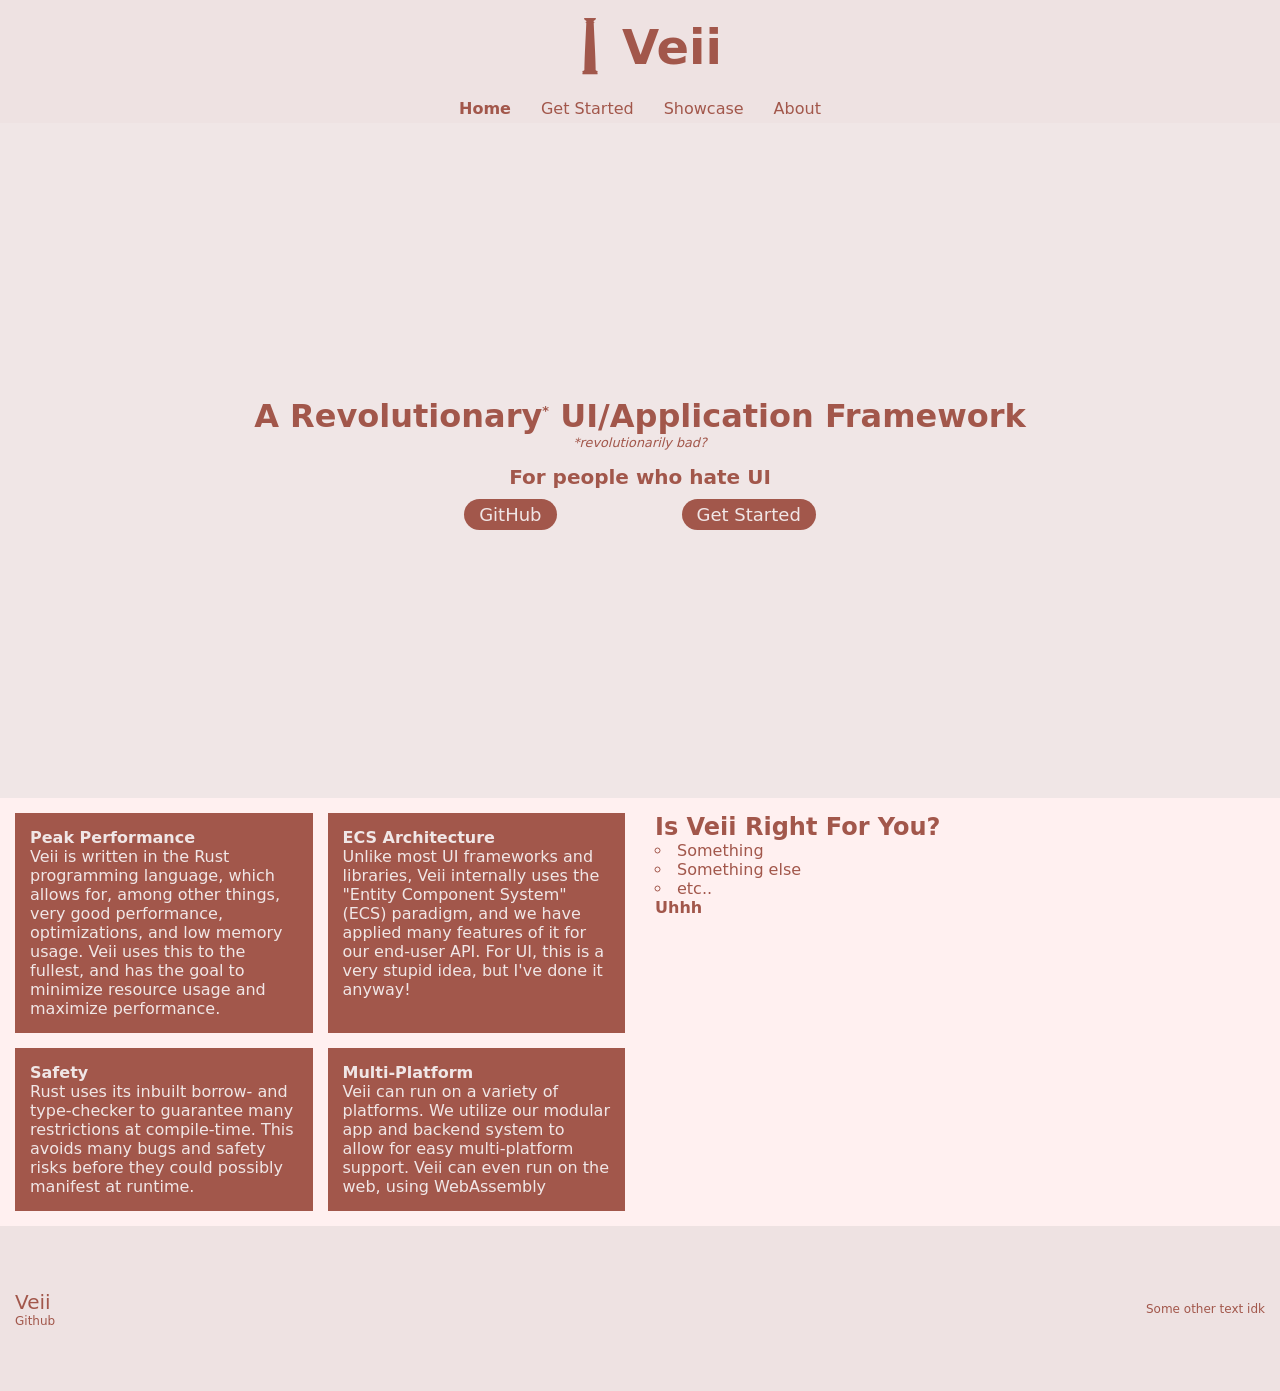
==== index.html @ 96b5e2e3 "tweaks + footer" ====
<!DOCTYPE html>
<html lang="en">

<head>
    <meta charset="UTF-8">
    <meta name="viewport" content="width=device-width, initial-scale=1.0">
    <title>Veii</title>
    <link rel="icon" href="img/icon.png">
    <link rel="stylesheet" href="css/style.css">
    <link rel="stylesheet" href="https://fonts.googleapis.com/icon?family=Material+Icons">
</head>

<body id="index-container">
    <div id="top-bar">
        <header>
            <a href="index.html" class="title">
                <img class="icon" src="img/icon.png">
                <h1>Veii</h1>
            </a>
        </header>
        <nav id="nav-menu">
            <a href="index.html" class="title">
                <img class="icon" src="img/icon.png">
                <h1>Veii</h1>
            </a>
            <menu id="nav-links">
                <li><a class="selected" href="index.html">Home</a></li>
                <hr>
                <li><a href="get_started.html">Get Started</a></li>
                <hr>
                <li><a href="showcase.html">Showcase</a></li>
                <hr>
                <li><a href="about.html">About</a></li>
            </menu>
        </nav>

        <div id="menu-button">
            <i class="material-icons">menu</i>
        </div>
        <div id="fade-layer"></div>
    </div>

    <main id="welcome">
        <h2>A Revolutionary<span class="superscript small">*</span> UI/Application Framework</h2>
        <p class="small note">*revolutionarily bad?</p>
        <h3>For people who hate UI</h3>
        <ul id="main-links">
            <li><a href="https://github.com/elmer-ns/veii">GitHub</a></li>
            <li><a href="get_started.html">Get Started</a></li>
        </ul>
    </main>
    <section id="info-boxes">
        <div>
            <h2>Peak Performance</h2>
            <p>
                Veii is written in the Rust programming language, which allows for, among other things, very good
                performance, optimizations, and low memory usage. Veii uses this to the fullest, and has the goal to
                minimize resource usage and maximize performance.
            </p>
        </div>
        <div>
            <h2>ECS Architecture</h2>
            <p>
                Unlike most UI frameworks and libraries, Veii internally uses the "Entity Component System" (ECS)
                paradigm, and we have applied many features of it for our end-user API. For UI, this is a very stupid
                idea, but I've done it anyway!
            </p>
        </div>
        <div>
            <h2>Safety</h2>
            <p>
                Rust uses its inbuilt borrow- and type-checker to guarantee many restrictions at compile-time. This
                avoids many bugs and safety risks before they could possibly manifest at runtime.
            </p>
        </div>
        <div>
            <h2>Multi-Platform</h2>
            <p>
                Veii can run on a variety of platforms. We utilize our modular app and backend system to allow for easy
                multi-platform support. Veii can even run on the web, using WebAssembly
            </p>
        </div>
    </section>
    <section id="le_funny">
        <h2>Is Veii Right For You?</h2>
        <ul>
            <li>Something</li>
            <li>Something else</li>
            <li>etc..</li>
        </ul>

        <p class="bold">Uhhh</p>
    </section>
    <footer>
        <nav>
            <a href=""><h2>Veii</h2></a>
            <a href="https://github.com/elmer-ns/veii">Github</a>
        </nav>
        Some other text idk
    </footer>

    <script src="js/main.js"></script>
</body>

</html>
---- css/style.css ----
/* Temporärt */

html {
    height: 100.1vh;
}

/* Bakgrundsfärger */

#top-bar {
    background-color: var(--bg3);
}

body > main {
    background-color: var(--bg2);
}

body > section {
    background-color: var(--bg1);
}

body > aside {
    background-color: var(--bg2);
}

footer {
    background-color: var(--bg3);
}

/* Generellt */

:root {
    interpolate-size: allow-keywords;

    --bg1: rgb(255, 240, 240);
    --bg2: rgb(240, 230, 230);
    --bg3: rgb(238, 226, 226);

    --theme-color: rgb(162, 87, 75); /* #a2574b */
    --secondary-color: rgb(226, 121, 121);

    --text-color: var(--theme-color);
    --text-color2: var(--bg2);

    --small-padding: 5px;
    --padding: 15px;
    --large-padding: 50px;
}

body {
    background-color: var(--background-color);

    display: grid;

    font-family: system-ui;

    color: var(--text-color);
}

* {
    margin: 0px;
    padding: 0px;
}

ul {
    list-style: circle inside;
}

/* Små markers */

.small {
    font-size: 0.8rem;
}

.note {
    font-style: italic;
}

.superscript {
    vertical-align: super;
}

.bold {
    font-weight: bold;
}

/* Header */

.icon {
    height: 4rem;
    aspect-ratio: 1;
}

header {
    z-index: 10;

    grid-area: hd;

    text-align: center;
}

.title {
    padding: var(--padding);
    display: flex;
    flex-direction: row;

    justify-content: center;
    align-items: center;
}

h1 {
    font-size: 3rem;
}

#top-bar {
    grid-area: tp;
    position: sticky;
    top: 0px;
}

/* Nav */

#nav-menu {
    background-color: inherit;
}

#nav-links {
    display: flex;
    list-style: none;
}

.selected {
    font-weight: bold;
}

#nav-links a {
    display: block;
    width: auto;

    transition: box-shadow 0.125s;

    padding: var(--small-padding) var(--padding) var(--small-padding) var(--padding);
}

#nav-links a:hover {
    color: var(--secondary-color);
}

a {
    color: unset;
    text-decoration: none;
}

a:visited {
    color: unset;
    text-decoration: none;
}

/* Footer */
footer {
    padding: var(--padding);

    font-size: 0.75rem;

    display: flex;
    justify-content: space-between;
    align-items: center ;

    height: 15vh;
}

footer h2 {
    font-weight: normal;
    font-size: 1.25rem;
}

footer a:hover {
    color: var(--secondary-color);
}

/* Main */

#welcome {
    display: flex;
    flex-direction: column;
    justify-content: center;
    align-items: center;

    text-align: center;
}

#welcome > h2 {
    font-size: 2rem;
}

#welcome > h3 {
    margin-top: var(--padding);
    font-size: 1.25rem;
}

/* index.html */
#main-links {
    display: flex;
    flex-direction: row;

    list-style: none;

    justify-content: center;
    gap: 10%;

    margin-top: var(--padding);

    width: 100%;
}

#info-boxes {
    display: grid;
    gap: var(--padding);
    grid-template-columns: repeat(2, 1fr);
}

#info-boxes h2 {
    font-size: 1rem;
}
#info-boxes p {
    font-size: 1rem;
}

#info-boxes > * {
    background-color: var(--theme-color);
    color: var(--text-color2);

    padding: var(--padding);
}

#main-links a {
    background-color: var(--theme-color);
    color: var(--text-color2);

    padding: var(--small-padding) var(--padding) var(--small-padding) var(--padding);

    border-radius: 999px; /* Tydligen finns det inget bättre sätt att göra detta på??? */

    font-size: 1.125rem;
}

#main-links a:hover {
    background-color: var(--secondary-color);
}

/* showcase.html */

#showcase-img {
    display: grid;
    gap: var(--small-padding);
}

#showcase-img > * {
    width: 100%;
    height: 100%;

    background-color: orange;
}

/* about.html */

#faq {
    display: flex;
    flex-direction: column;

    align-items: center;

    gap: 10px;
}

#faq h2 {
    font-size: 1rem;
}

#faq > ul {
    list-style: none;

    width: 75%;
}

.faq-item {
    background-color: var(--theme-color);
}

.faq-item:hover {
    background-color: color-mix(in srgb, var(--theme-color), white 5%);
}

.faq-item h3 {
    color: var(--text-color2);

    padding: var(--small-padding);
    padding-left: var(--padding);
    padding-right: var(--padding);

    cursor: pointer;
}

/* Vissa browsers har inte stöd för att interpolera mellan t.ex. 'auto' och 0px, och i så fall vill jag stänga av alla animationer där en sådan interpolering är inblandad */
@supports (interpolate-size: allow-keywords) {
    .faq-item p {
        /* Här, till exempel, hade den animerat padding även om 'allow-keywords' inte tillåts, men den hade inte animerat height, och i så fall är det bättre om ingen av dem animeras */
        transition:
            height 0.25s ease-in-out,
            padding 0.25s ease-in-out;
    }
}

.faq-item a {
    text-decoration: solid underline;
}

.faq-item *:nth-child(2) {
    color: var(--text-color2);

    overflow: hidden;

    height: 0px;

    padding: 0px;
    padding-left: var(--padding);
    padding-right: var(--padding);
}

.faq-item.open *:nth-child(2) {
    height: auto;

    padding: var(--small-padding) var(--padding) var(--small-padding) var(--padding);
}

/* get_started.html */

.cmd {
    white-space: nowrap;
    user-select: all;
}

code {
    display: inline-block;

    color: var(--secondary-color);
    border: 2px solid var(--secondary-color);

    background-color: var(--bg2);
    padding: 1px 5px 1px 5px;
    border-radius: 5px;
}

#get-started {
    font-size: 1rem;

    display: flex;
    flex-direction: column;
    align-items: center;

    padding: var(--padding) var(--padding) var(--large-padding) var(--padding);
}

#get-started a {
    text-decoration: underline;
    color: var(--secondary-color);
}

#get-started h2 {
    font-size: 1rem;

    justify-self: center;
    font-size: 4rem;
    text-align: center;

    margin-bottom: var(--large-padding);
}

#get-started h3 {
    font-size: 1.5rem;
}

#get-started h4 {
    font-size: 1rem;
}

#get-started > ul {
    width: 50%;
}

#get-started ul {
    display: flex;
    flex-direction: column;

    list-style: none;
}

#get-started > ul > li {
    color: var(--text-color);
}

#get-started > ul {
    gap: var(--padding);
}

#guide a {
    text-decoration: solid underline;
}

/* Ease of life */

main {
    grid-area: mn;
}

nav {
    grid-area: nv;
}

section:nth-of-type(1) {
    grid-area: s1;
}

section:nth-of-type(2) {
    grid-area: s2;
}

section:nth-of-type(3) {
    grid-area: s3;
}

aside {
    grid-area: as;
}

footer {
    grid-area: ft;
}

/* VET INTE */

body > section,
main,
aside {
    padding: var(--padding);
}

/* Mobile */
@media screen and (max-width: 699px) {
    :root {
        font-size: 1rem;
    }

    #index-container {
        grid-template-areas:
            "tp"
            "mn"
            "s1"
            "s2"
            "ft";

        grid-template-columns: 1fr;
        grid-template-rows: auto 75vh auto auto auto;
    }

    #about-container {
        grid-template-areas:
            "tp"
            "s1"
            "as"
            "s2"
            "s3"
            "ft";

        grid-template-columns: 1fr;
    }

    #get_started-container {
        grid-template-areas:
            "tp"
            "mn"
            "s1"
            "ft";

        grid-template-columns: 1fr;
        grid-template-rows: auto auto auto auto;
    }

    #showcase-container {
        grid-template-areas:
            "tp"
            "mn"
            "ft";

        grid-template-columns: 1fr;
    }

    #showcase-img {
        grid-template-columns: 1fr;
    }

    #menu-button {
        position: fixed;
        z-index: 10;

        cursor: pointer;

        left: 24px;
        top: 24px;
    }

    #menu-button i {
        font-size: 2.5rem;
    }

    #nav-menu {
        position: fixed;

        height: 100vh;
        width: 80vw;

        top: 0;
        left: -80vw;
        transition: left 0.3s;

        z-index: 100;
    }

    #nav-menu.visible {
        left: 0vh;
        box-shadow: 3px 0px 3px 0px rgba(0, 0, 0, 0.25);
    }

    #nav-links {
        display: flex;
        flex-direction: column;
        justify-content: center;
        list-style: none;

        margin: 5px;
    }

    #nav-links hr {
        color: var(--text-color);
    }

    #fade-layer {
        background-color: black;
        filter: opacity(40%);

        display: none;

        position: fixed;

        top: 0;

        width: 100vw;
        height: 100vh;

        z-index: 10;
    }

    #fade-layer.visible {
        display: block;
    }
}

/* Desktop */
@media screen and (min-width: 700px) {
    :root {
        font-size: 1rem;
    }

    #index-container {
        grid-template-areas:
            "tp tp"
            "mn mn"
            "s1 s2"
            "ft ft";

        grid-template-columns: 1fr 1fr;
        grid-template-rows: auto 75vh auto auto;
    }

    #about-container {
        grid-template-areas:
            "tp tp tp"
            "s1 s1 as"
            "s2 s3 as"
            "ft ft ft";

        grid-template-columns: 2fr 2fr 3fr;
        grid-template-rows: auto 75vh 75vh auto;
    }

    #get_started-container {
        grid-template-areas:
            "tp"
            "mn"
            "s1"
            "ft";

        grid-template-columns: 1fr;
        grid-template-rows: auto minmax(60vh, auto), auto auto;
    }

    #showcase-container {
        grid-template-areas:
            "tp"
            "mn"
            "ft";

        grid-template-columns: 1fr;
        grid-template-rows: auto 50vh auto;
    }

    #showcase-img {
        grid-template-columns: repeat(2, 1fr);
    }

    #nav-menu {
        display: flex;
        justify-content: center;

        height: auto;
    }

    #nav-menu .title {
        display: none;
    }

    #nav-menu hr {
        display: none;
    }

    #menu-button {
        display: none;
    }
}
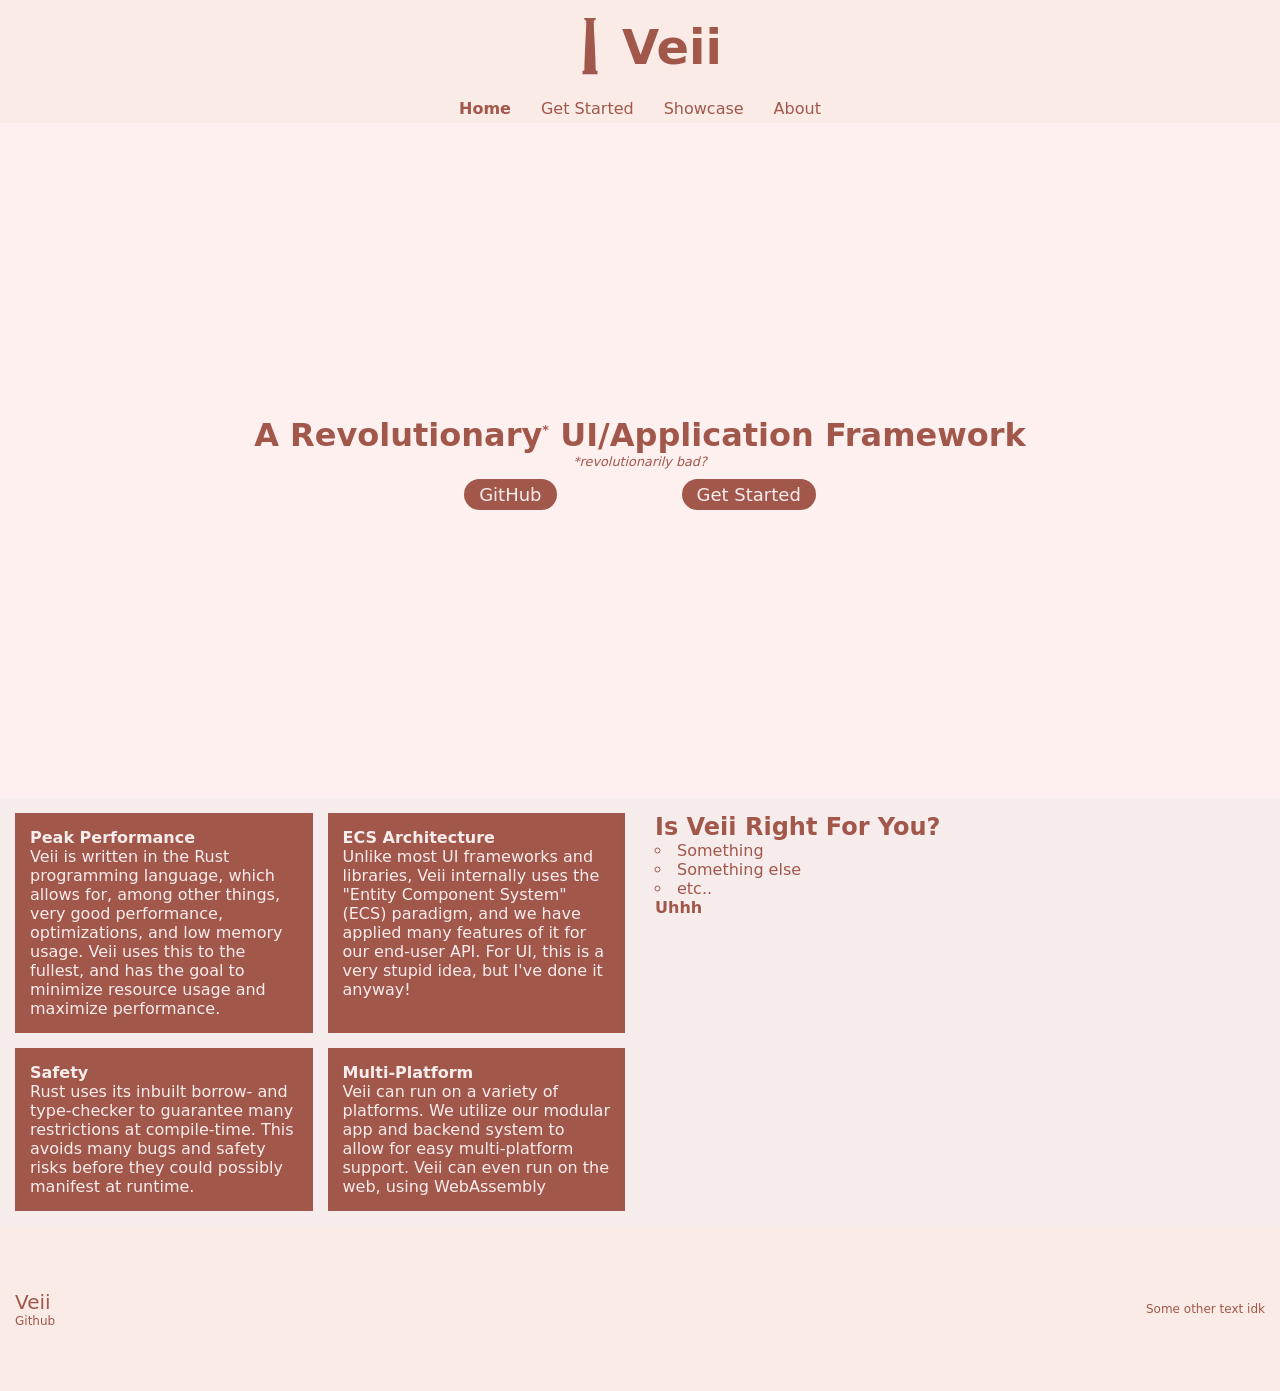
==== commit 696f56a1: "weeeeee" ====
--- a/index.html
+++ b/index.html
@@ -7,6 +7,7 @@
     <title>Veii</title>
     <link rel="icon" href="img/icon.png">
     <link rel="stylesheet" href="css/style.css">
+    <link rel="stylesheet" href="css/index.css">
     <link rel="stylesheet" href="https://fonts.googleapis.com/icon?family=Material+Icons">
 </head>
 
@@ -43,11 +44,12 @@
     <main id="welcome">
         <h2>A Revolutionary<span class="superscript small">*</span> UI/Application Framework</h2>
         <p class="small note">*revolutionarily bad?</p>
-        <h3>For people who hate UI</h3>
-        <ul id="main-links">
-            <li><a href="https://github.com/elmer-ns/veii">GitHub</a></li>
-            <li><a href="get_started.html">Get Started</a></li>
-        </ul>
+        <nav>
+            <ul>
+                <li><a href="https://github.com/elmer-ns/veii">GitHub</a></li>
+                <li><a href="get_started.html">Get Started</a></li>
+            </ul>
+        </nav>
     </main>
     <section id="info-boxes">
         <div>
--- a/css/style.css
+++ b/css/style.css
@@ -4,6 +4,10 @@
     height: 100.1vh;
 }
 
+::-webkit-scrollbar {
+    display: none;
+}
+
 /* Bakgrundsfärger */
 
 #top-bar {
@@ -11,15 +15,15 @@
 }
 
 body > main {
+    background-color: var(--bg1);
+}
+
+body > section {
     background-color: var(--bg2);
 }
 
-body > section {
+body > aside {
     background-color: var(--bg1);
-}
-
-body > aside {
-    background-color: var(--bg2);
 }
 
 footer {
@@ -32,8 +36,8 @@
     interpolate-size: allow-keywords;
 
     --bg1: rgb(255, 240, 240);
-    --bg2: rgb(240, 230, 230);
-    --bg3: rgb(238, 226, 226);
+    --bg2: #f7ecec;
+    --bg3: #faebe6;
 
     --theme-color: rgb(162, 87, 75); /* #a2574b */
     --secondary-color: rgb(226, 121, 121);
@@ -177,235 +181,6 @@
     color: var(--secondary-color);
 }
 
-/* Main */
-
-#welcome {
-    display: flex;
-    flex-direction: column;
-    justify-content: center;
-    align-items: center;
-
-    text-align: center;
-}
-
-#welcome > h2 {
-    font-size: 2rem;
-}
-
-#welcome > h3 {
-    margin-top: var(--padding);
-    font-size: 1.25rem;
-}
-
-/* index.html */
-#main-links {
-    display: flex;
-    flex-direction: row;
-
-    list-style: none;
-
-    justify-content: center;
-    gap: 10%;
-
-    margin-top: var(--padding);
-
-    width: 100%;
-}
-
-#info-boxes {
-    display: grid;
-    gap: var(--padding);
-    grid-template-columns: repeat(2, 1fr);
-}
-
-#info-boxes h2 {
-    font-size: 1rem;
-}
-#info-boxes p {
-    font-size: 1rem;
-}
-
-#info-boxes > * {
-    background-color: var(--theme-color);
-    color: var(--text-color2);
-
-    padding: var(--padding);
-}
-
-#main-links a {
-    background-color: var(--theme-color);
-    color: var(--text-color2);
-
-    padding: var(--small-padding) var(--padding) var(--small-padding) var(--padding);
-
-    border-radius: 999px; /* Tydligen finns det inget bättre sätt att göra detta på??? */
-
-    font-size: 1.125rem;
-}
-
-#main-links a:hover {
-    background-color: var(--secondary-color);
-}
-
-/* showcase.html */
-
-#showcase-img {
-    display: grid;
-    gap: var(--small-padding);
-}
-
-#showcase-img > * {
-    width: 100%;
-    height: 100%;
-
-    background-color: orange;
-}
-
-/* about.html */
-
-#faq {
-    display: flex;
-    flex-direction: column;
-
-    align-items: center;
-
-    gap: 10px;
-}
-
-#faq h2 {
-    font-size: 1rem;
-}
-
-#faq > ul {
-    list-style: none;
-
-    width: 75%;
-}
-
-.faq-item {
-    background-color: var(--theme-color);
-}
-
-.faq-item:hover {
-    background-color: color-mix(in srgb, var(--theme-color), white 5%);
-}
-
-.faq-item h3 {
-    color: var(--text-color2);
-
-    padding: var(--small-padding);
-    padding-left: var(--padding);
-    padding-right: var(--padding);
-
-    cursor: pointer;
-}
-
-/* Vissa browsers har inte stöd för att interpolera mellan t.ex. 'auto' och 0px, och i så fall vill jag stänga av alla animationer där en sådan interpolering är inblandad */
-@supports (interpolate-size: allow-keywords) {
-    .faq-item p {
-        /* Här, till exempel, hade den animerat padding även om 'allow-keywords' inte tillåts, men den hade inte animerat height, och i så fall är det bättre om ingen av dem animeras */
-        transition:
-            height 0.25s ease-in-out,
-            padding 0.25s ease-in-out;
-    }
-}
-
-.faq-item a {
-    text-decoration: solid underline;
-}
-
-.faq-item *:nth-child(2) {
-    color: var(--text-color2);
-
-    overflow: hidden;
-
-    height: 0px;
-
-    padding: 0px;
-    padding-left: var(--padding);
-    padding-right: var(--padding);
-}
-
-.faq-item.open *:nth-child(2) {
-    height: auto;
-
-    padding: var(--small-padding) var(--padding) var(--small-padding) var(--padding);
-}
-
-/* get_started.html */
-
-.cmd {
-    white-space: nowrap;
-    user-select: all;
-}
-
-code {
-    display: inline-block;
-
-    color: var(--secondary-color);
-    border: 2px solid var(--secondary-color);
-
-    background-color: var(--bg2);
-    padding: 1px 5px 1px 5px;
-    border-radius: 5px;
-}
-
-#get-started {
-    font-size: 1rem;
-
-    display: flex;
-    flex-direction: column;
-    align-items: center;
-
-    padding: var(--padding) var(--padding) var(--large-padding) var(--padding);
-}
-
-#get-started a {
-    text-decoration: underline;
-    color: var(--secondary-color);
-}
-
-#get-started h2 {
-    font-size: 1rem;
-
-    justify-self: center;
-    font-size: 4rem;
-    text-align: center;
-
-    margin-bottom: var(--large-padding);
-}
-
-#get-started h3 {
-    font-size: 1.5rem;
-}
-
-#get-started h4 {
-    font-size: 1rem;
-}
-
-#get-started > ul {
-    width: 50%;
-}
-
-#get-started ul {
-    display: flex;
-    flex-direction: column;
-
-    list-style: none;
-}
-
-#get-started > ul > li {
-    color: var(--text-color);
-}
-
-#get-started > ul {
-    gap: var(--padding);
-}
-
-#guide a {
-    text-decoration: solid underline;
-}
-
 /* Ease of life */
 
 main {
@@ -494,7 +269,7 @@
         grid-template-columns: 1fr;
     }
 
-    #showcase-img {
+    #showcase-images {
         grid-template-columns: 1fr;
     }
 
@@ -610,10 +385,10 @@
             "ft";
 
         grid-template-columns: 1fr;
-        grid-template-rows: auto 50vh auto;
-    }
-
-    #showcase-img {
+        grid-template-rows: auto auto auto;
+    }
+
+    #showcase-images {
         grid-template-columns: repeat(2, 1fr);
     }
 
--- a/css/index.css
+++ b/css/index.css
@@ -0,0 +1,73 @@
+/* Styling specifikt för index.html */
+
+main {
+    display: flex;
+    flex-direction: column;
+    justify-content: center;
+    align-items: center;
+
+    text-align: center;
+}
+
+main h2 {
+    font-size: 2rem;
+}
+
+main h3 {
+    margin-top: var(--padding);
+    font-size: 1.25rem;
+}
+
+main nav {
+    width: 100%;
+}
+
+main nav ul {
+    color: var(--text-color2);
+
+    display: flex;
+    flex-direction: row;
+
+    list-style: none;
+
+    justify-content: center;
+    gap: 10%;
+
+    margin-top: var(--padding);
+
+    width: 100%;
+}
+
+main nav a {
+    background-color: var(--theme-color);
+
+    padding: var(--small-padding) var(--padding) var(--small-padding) var(--padding);
+
+    border-radius: 999px; /* Tydligen finns det inget bättre sätt att göra detta på??? */
+
+    font-size: 1.125rem;
+}
+
+main > nav > ul a:hover {
+    background-color: var(--secondary-color);
+}
+
+#info-boxes {
+    display: grid;
+    gap: var(--padding);
+    grid-template-columns: repeat(2, 1fr);
+}
+
+#info-boxes h2 {
+    font-size: 1rem;
+}
+#info-boxes p {
+    font-size: 1rem;
+}
+
+#info-boxes > * {
+    background-color: var(--theme-color);
+    color: var(--text-color2);
+
+    padding: var(--padding);
+}
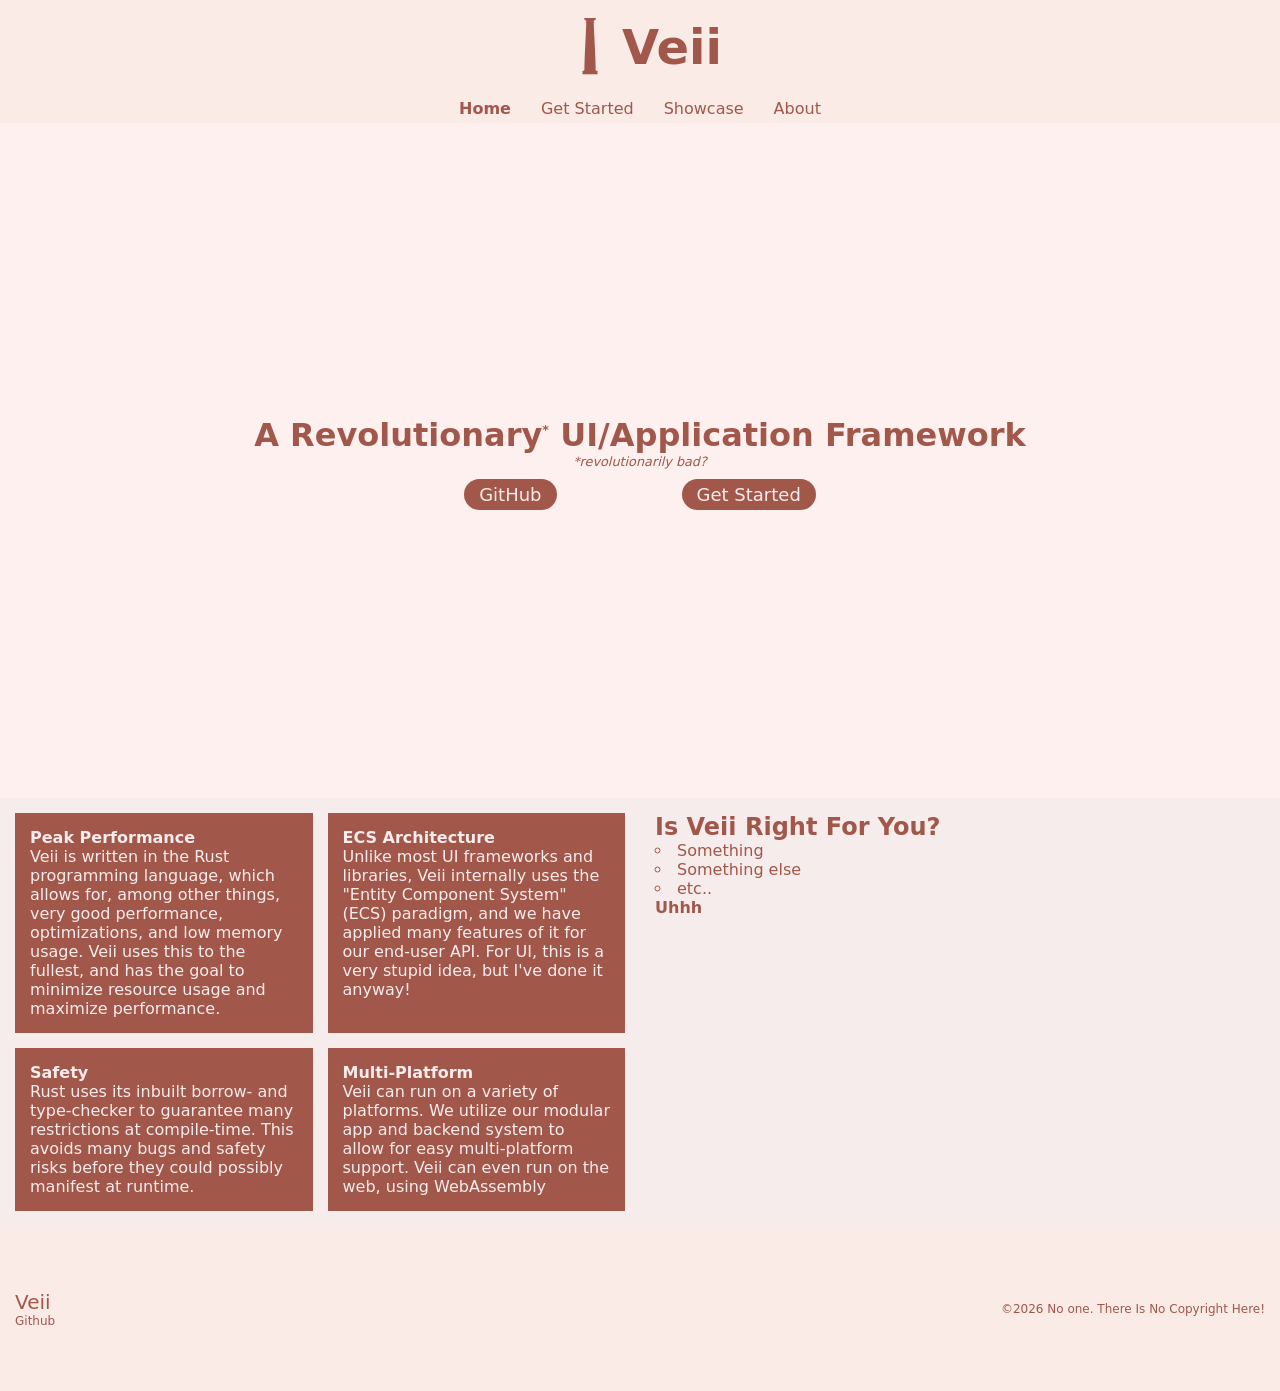
==== commit 15e84d77: "footer" ====
--- a/index.html
+++ b/index.html
@@ -98,7 +98,7 @@
             <a href=""><h2>Veii</h2></a>
             <a href="https://github.com/elmer-ns/veii">Github</a>
         </nav>
-        Some other text idk
+        ©2026 No one. There Is No Copyright Here!
     </footer>
 
     <script src="js/main.js"></script>
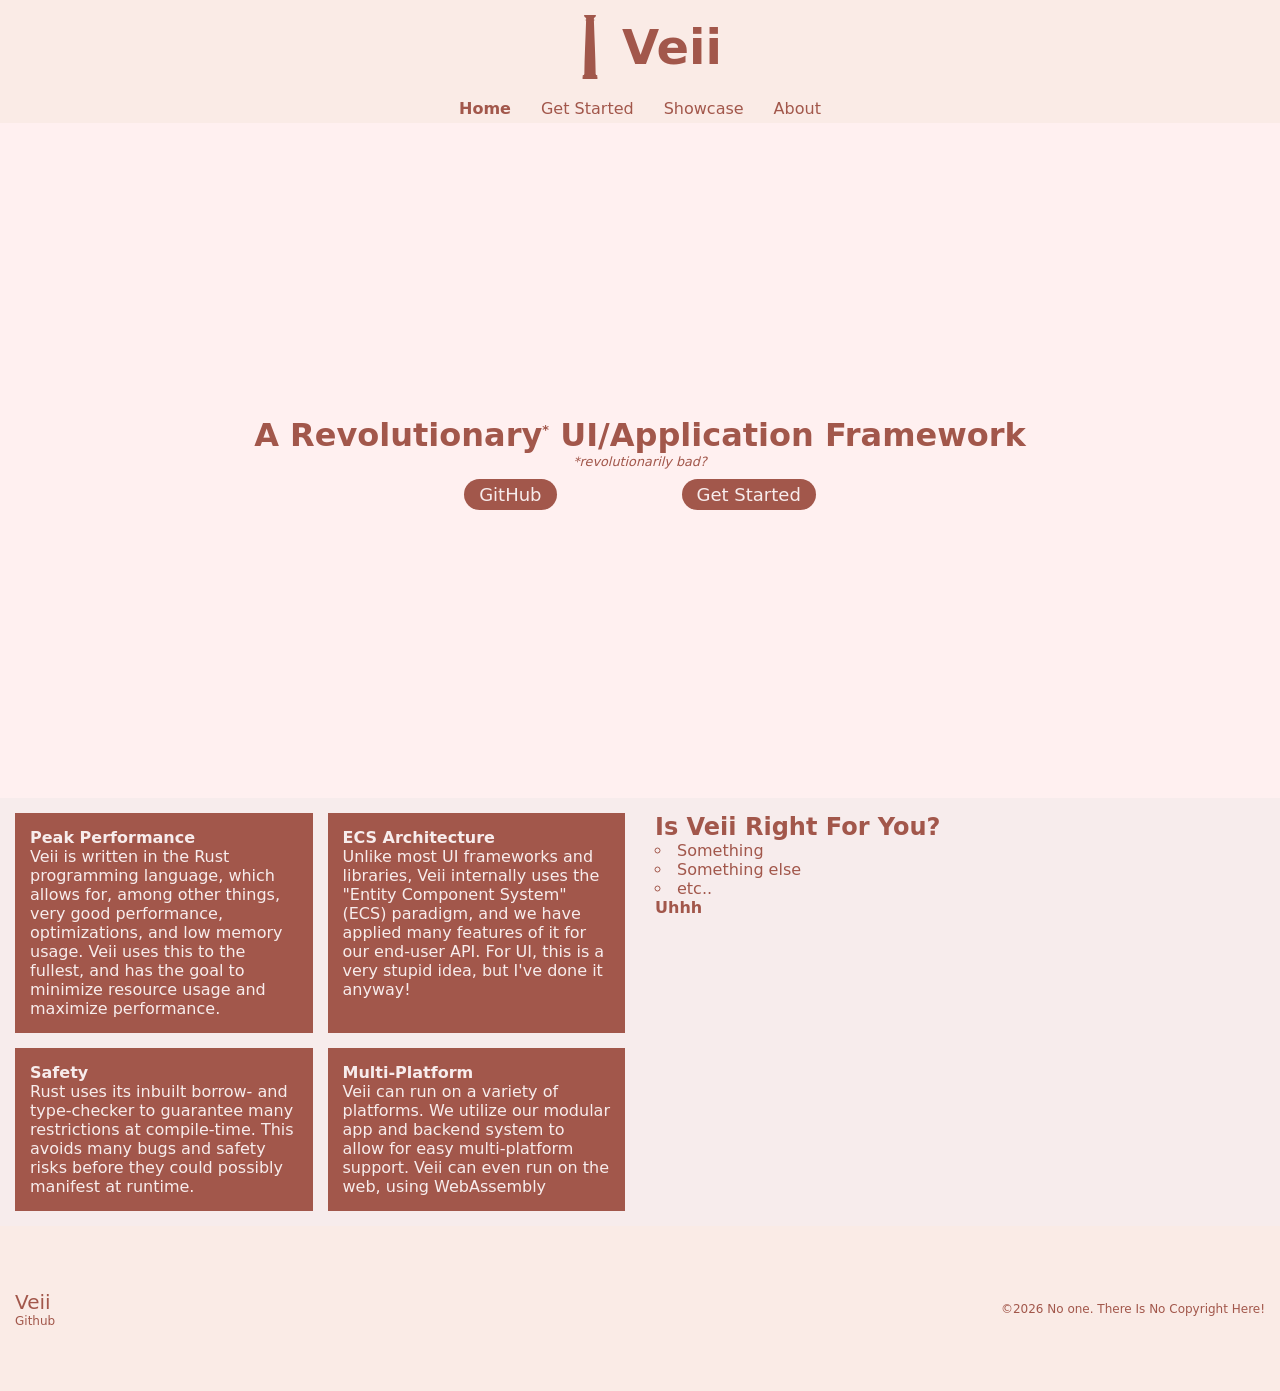
==== commit 9793b7b1: "showcase stuff and icon" ====
--- a/index.html
+++ b/index.html
@@ -5,7 +5,7 @@
     <meta charset="UTF-8">
     <meta name="viewport" content="width=device-width, initial-scale=1.0">
     <title>Veii</title>
-    <link rel="icon" href="img/icon.png">
+    <link rel="icon" href="img/veii.svg">
     <link rel="stylesheet" href="css/style.css">
     <link rel="stylesheet" href="css/index.css">
     <link rel="stylesheet" href="https://fonts.googleapis.com/icon?family=Material+Icons">
@@ -15,13 +15,13 @@
     <div id="top-bar">
         <header>
             <a href="index.html" class="title">
-                <img class="icon" src="img/icon.png">
+                <img class="icon" src="img/veii.svg" alt="">
                 <h1>Veii</h1>
             </a>
         </header>
         <nav id="nav-menu">
             <a href="index.html" class="title">
-                <img class="icon" src="img/icon.png">
+                <img class="icon" src="img/veii.svg" alt="">
                 <h1>Veii</h1>
             </a>
             <menu id="nav-links">
@@ -95,7 +95,9 @@
     </section>
     <footer>
         <nav>
-            <a href=""><h2>Veii</h2></a>
+            <a href="">
+                <h2>Veii</h2>
+            </a>
             <a href="https://github.com/elmer-ns/veii">Github</a>
         </nav>
         ©2026 No one. There Is No Copyright Here!
